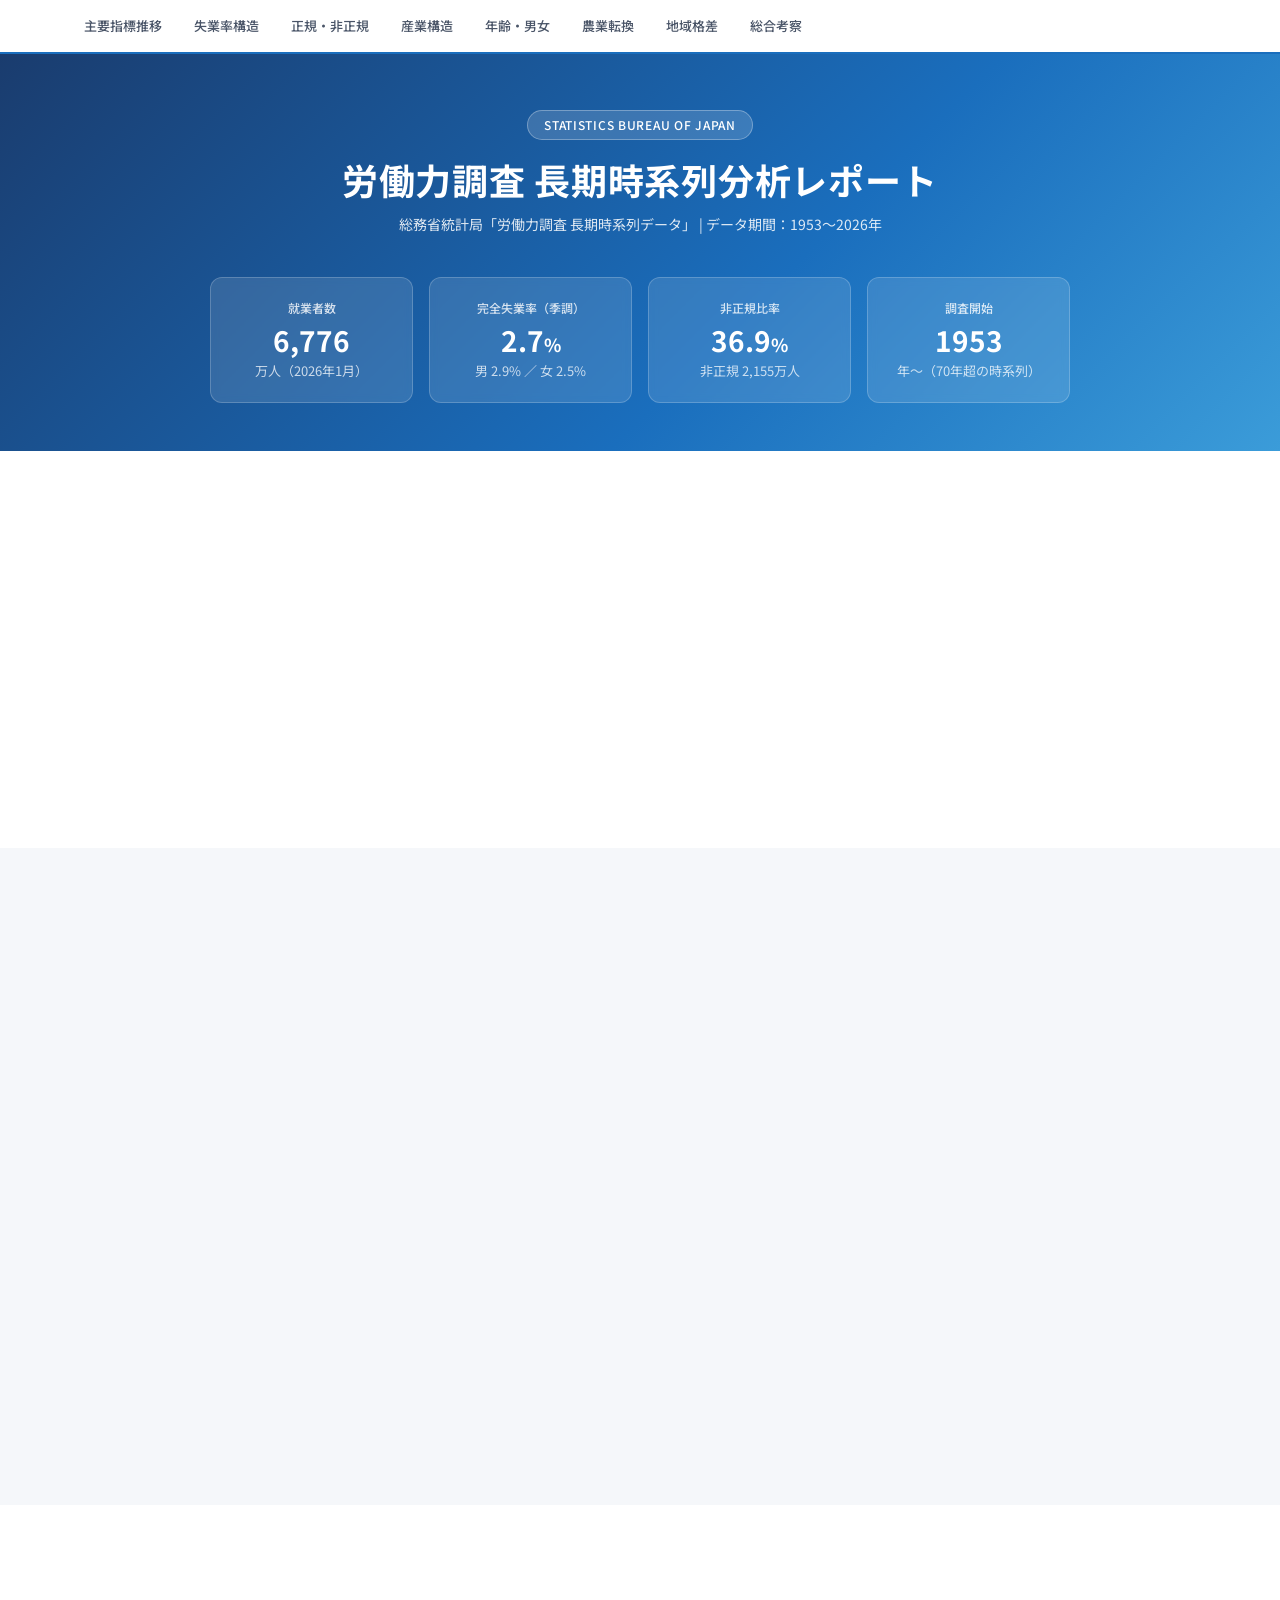
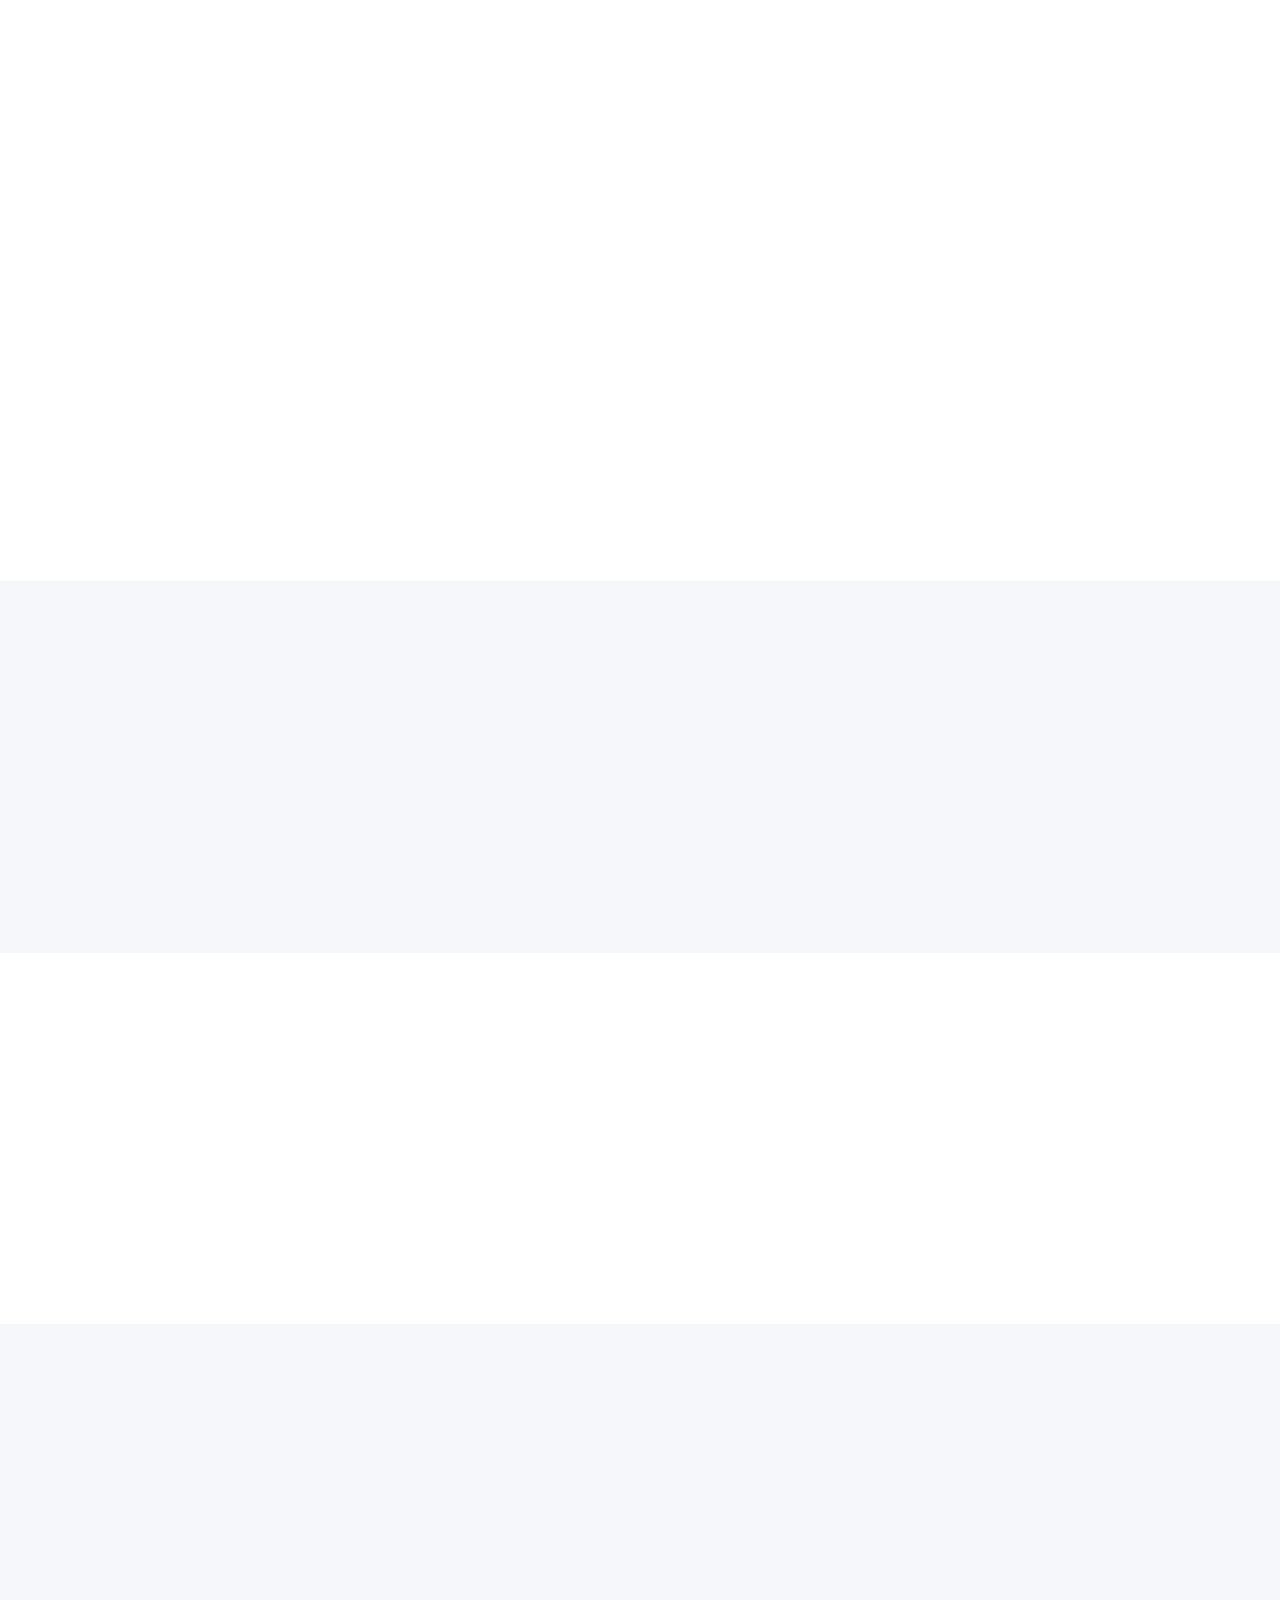
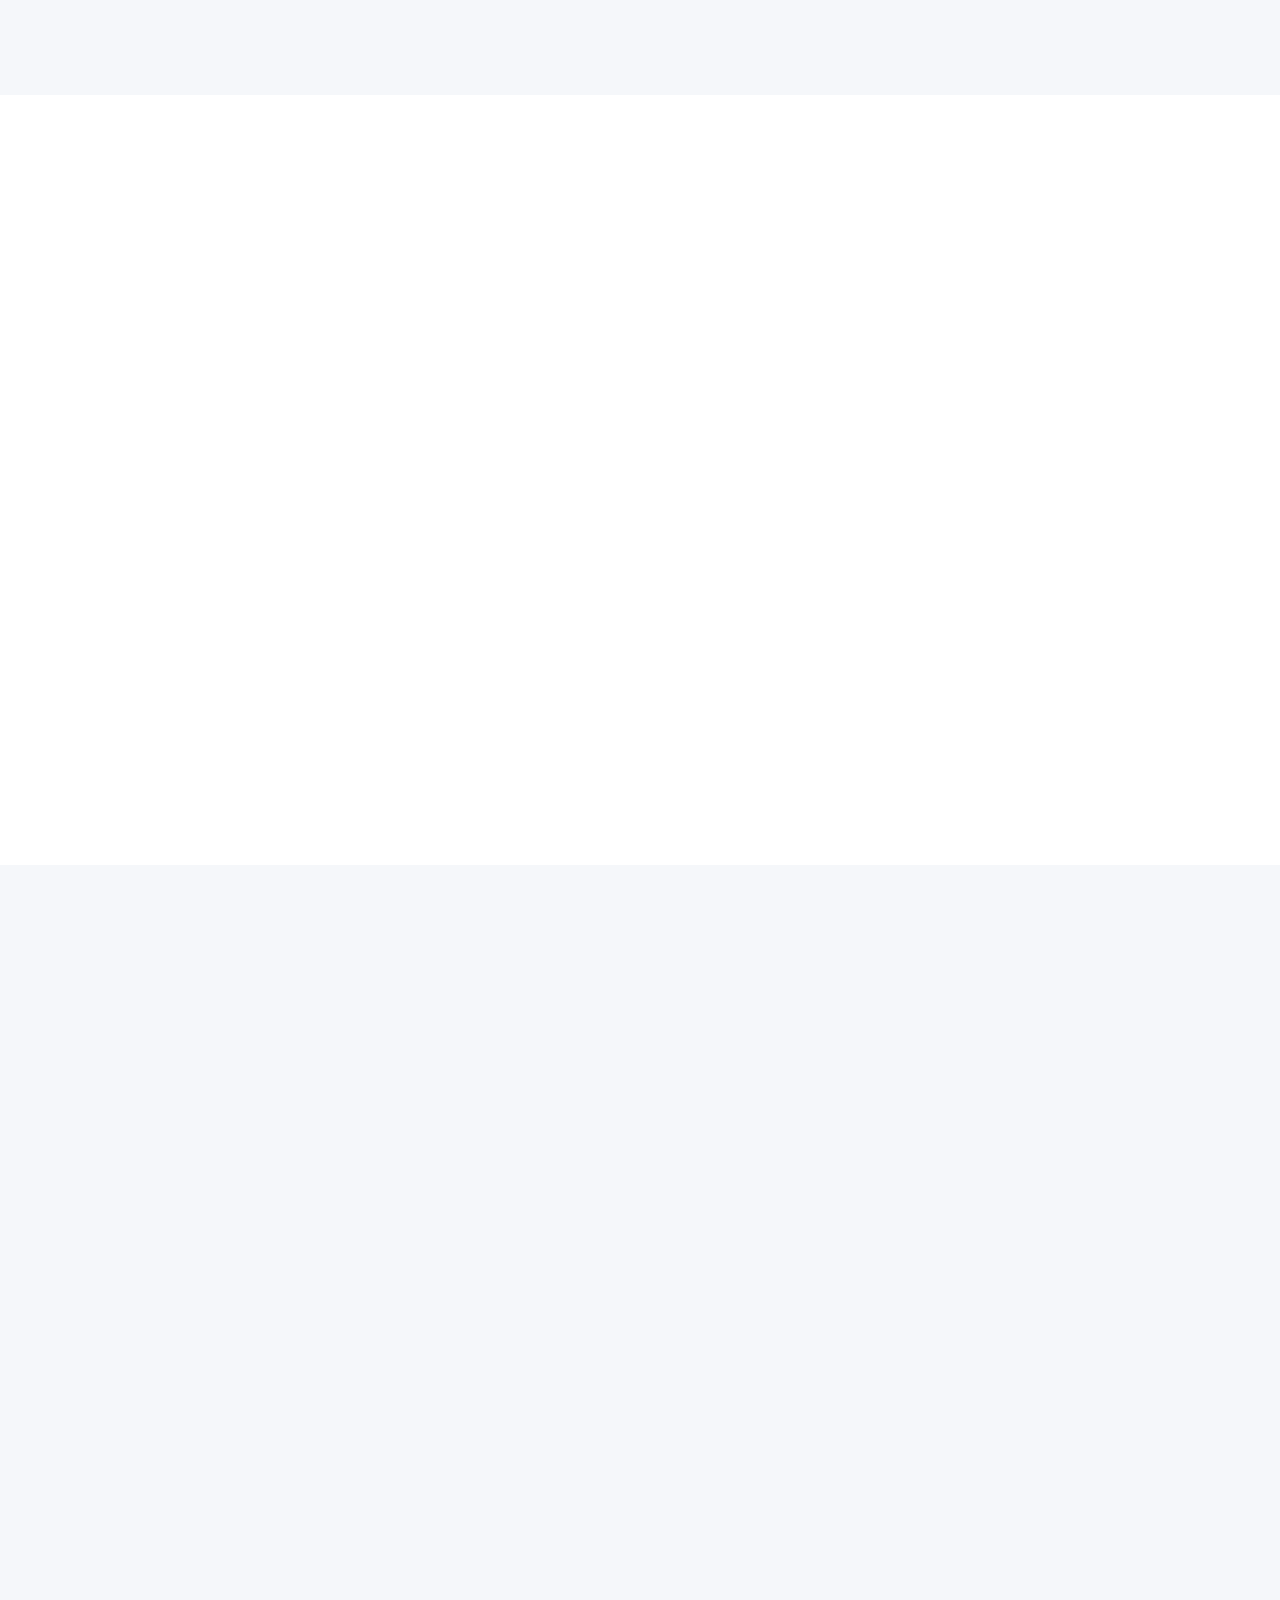
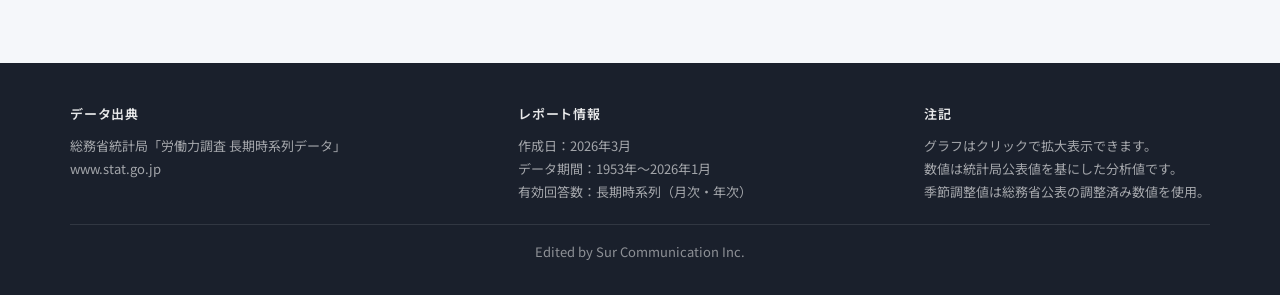
==== data05/レポート/html_report/index.html @ 2129139b "Add data05 労働力調査 long-term analysis report - analysis_report_data05.ipynb: 25-cell notebook covering" ====
<!DOCTYPE html>
<html lang="ja">
<head>
  <meta charset="UTF-8">
  <meta name="viewport" content="width=device-width, initial-scale=1.0">
  <title>労働力調査 長期時系列分析レポート</title>
  <link rel="stylesheet" href="style.css">
</head>
<body>

<!-- ══════════════════════════════════════════
     Navigation
══════════════════════════════════════════ -->
<nav class="site-nav" aria-label="セクションナビゲーション">
  <div class="nav-inner">
    <a href="#sec1">主要指標推移</a>
    <a href="#sec2">失業率構造</a>
    <a href="#sec3">正規・非正規</a>
    <a href="#sec4">産業構造</a>
    <a href="#sec5">年齢・男女</a>
    <a href="#sec6">農業転換</a>
    <a href="#sec7">地域格差</a>
    <a href="#sec8">総合考察</a>
  </div>
</nav>

<!-- ══════════════════════════════════════════
     Header
══════════════════════════════════════════ -->
<header class="site-header">
  <div class="header-badge">STATISTICS BUREAU OF JAPAN</div>
  <h1>労働力調査 長期時系列分析レポート</h1>
  <p class="header-subtitle">
    総務省統計局「労働力調査 長期時系列データ」&nbsp;|&nbsp;データ期間：1953〜2026年
  </p>

  <div class="kpi-grid">
    <div class="kpi-card">
      <div class="kpi-label">就業者数</div>
      <div class="kpi-value">6,776</div>
      <div class="kpi-unit">万人（2026年1月）</div>
    </div>
    <div class="kpi-card">
      <div class="kpi-label">完全失業率（季調）</div>
      <div class="kpi-value">2.7<span style="font-size:18px">%</span></div>
      <div class="kpi-unit">男 2.9% ／ 女 2.5%</div>
    </div>
    <div class="kpi-card">
      <div class="kpi-label">非正規比率</div>
      <div class="kpi-value">36.9<span style="font-size:18px">%</span></div>
      <div class="kpi-unit">非正規 2,155万人</div>
    </div>
    <div class="kpi-card">
      <div class="kpi-label">調査開始</div>
      <div class="kpi-value">1953</div>
      <div class="kpi-unit">年〜（70年超の時系列）</div>
    </div>
  </div>
</header>

<!-- ══════════════════════════════════════════
     Section 1: 主要指標の長期推移
══════════════════════════════════════════ -->
<section class="report-section" id="sec1">
  <div class="section-inner">
    <div class="section-header fade-up">
      <span class="section-num">1</span>
      <h2>主要指標の長期推移</h2>
    </div>

    <div class="insight-box fade-up">
      就業者数は高度経済成長期から一貫して増加し、2019年に<strong>6,750万人</strong>のピークを記録。
      その後、新型コロナウイルスの影響で一時減少したものの、2023年以降は回復基調が続いている。
      完全失業率は1990年代末〜2000年代初頭にかけて過去最高水準（2002年：5.4%）まで上昇した後、
      構造改革と景気回復を経て現在は<strong>2%台前半</strong>の低水準で推移している。
    </div>

    <div class="grid-2 fade-up">
      <div class="chart-img-wrap">
        <img src="../../images/fig01.png" alt="就業者数・失業率の長期推移">
        <p class="chart-caption">図1: 就業者数・完全失業率の長期推移（1953〜2026年）</p>
      </div>
      <div class="chart-img-wrap">
        <img src="../../images/fig02.png" alt="労働力人口・非労働力人口の推移">
        <p class="chart-caption">図2: 労働力人口・非労働力人口の推移（1953〜2026年）</p>
      </div>
    </div>
  </div>
</section>

<!-- ══════════════════════════════════════════
     Section 2: 完全失業率の構造変化
══════════════════════════════════════════ -->
<section class="report-section" id="sec2">
  <div class="section-inner">
    <div class="section-header fade-up">
      <span class="section-num">2</span>
      <h2>完全失業率の構造変化</h2>
    </div>

    <div class="insight-box fade-up">
      バブル崩壊後から続いた失業率上昇は2002年に頂点を迎えた（男性：6.0%）。
      その後、アベノミクス以降の雇用拡大により2018年には<strong>男性2.6%・女性2.1%</strong>まで改善。
      コロナ禍で一時悪化したものの2022年以降は再び低下傾向にある。
      男女差は縮小傾向にあるが、依然として男性が女性を<strong>約0.4〜0.6pt</strong>上回る構造は変わらない。
    </div>

    <div class="grid-2 fade-up">
      <div class="chartjs-canvas-wrap">
        <div class="chart-title">完全失業率の推移（1990〜2025年）男女別</div>
        <canvas id="chartUnemployment" height="260"></canvas>
      </div>
      <div class="chart-img-wrap">
        <img src="../../images/fig08.png" alt="地域別完全失業率の推移">
        <p class="chart-caption">図8: 地域別完全失業率の推移</p>
      </div>
    </div>
  </div>
</section>

<!-- ══════════════════════════════════════════
     Section 3: 正規・非正規雇用の変化
══════════════════════════════════════════ -->
<section class="report-section" id="sec3">
  <div class="section-inner">
    <div class="section-header fade-up">
      <span class="section-num">3</span>
      <h2>正規・非正規雇用の変化</h2>
    </div>

    <div class="insight-box fade-up">
      非正規雇用比率は2013年の<strong>36.8%</strong>から2019年の<strong>38.3%</strong>まで上昇。
      コロナ禍の2020年に非正規が一時急減（−75万人）したが、これはサービス業を中心とした雇用喪失を反映している。
      2026年1月時点では正規3,687万人・非正規2,155万人で、非正規比率は<strong>36.9%</strong>と
      依然として高水準で推移している。
    </div>

    <div class="grid-2 fade-up">
      <div class="chartjs-canvas-wrap">
        <div class="chart-title">正規・非正規雇用者数の推移（2013〜2025年）</div>
        <canvas id="chartEmployment" height="280"></canvas>
      </div>
      <div class="chart-img-wrap">
        <img src="../../images/fig04.png" alt="正規・非正規比率の変化">
        <p class="chart-caption">図4: 正規・非正規雇用の詳細推移と比率変化</p>
      </div>
    </div>
  </div>
</section>

<!-- ══════════════════════════════════════════
     Section 4: 産業・就業形態構造
══════════════════════════════════════════ -->
<section class="report-section" id="sec4">
  <div class="section-inner">
    <div class="section-header fade-up">
      <span class="section-num">4</span>
      <h2>産業・就業形態構造</h2>
    </div>

    <div class="insight-box fade-up">
      2025年の産業別就業者数は、製造業<strong>1,033万人</strong>・医療福祉<strong>947万人</strong>・
      卸売小売<strong>1,029万人</strong>が上位を占める。医療福祉は高齢化に伴い2000年代以降急拡大しており、
      今後も最大の雇用吸収産業となる見込みである。
      一方、製造業は1990年代をピークに長期的な縮小傾向にある。
    </div>

    <div class="grid-3 fade-up">
      <div class="chart-img-wrap">
        <img src="../../images/fig07.png" alt="産業別就業者数の長期推移">
        <p class="chart-caption">図7: 産業別就業者数の長期推移</p>
      </div>
      <div class="chart-img-wrap">
        <img src="../../images/fig12.png" alt="産業シェア比較">
        <p class="chart-caption">図12: 産業別シェア比較（2000年 vs 2025年）</p>
      </div>
      <div class="chart-img-wrap">
        <img src="../../images/fig06.png" alt="就業形態別推移">
        <p class="chart-caption">図6: 就業形態別（雇用者・自営業・家族従業者）の推移</p>
      </div>
    </div>
  </div>
</section>

<!-- ══════════════════════════════════════════
     Section 5: 年齢別・男女別就業構造
══════════════════════════════════════════ -->
<section class="report-section" id="sec5">
  <div class="section-inner">
    <div class="section-header fade-up">
      <span class="section-num">5</span>
      <h2>年齢別・男女別就業構造</h2>
    </div>

    <div class="insight-box fade-up">
      女性の就業率は近年大きく上昇し、25〜54歳のコア世代では<strong>80%超</strong>を達成。
      M字カーブは依然として存在するものの、その底（30〜34歳）は2010年代以降に顕著に改善している。
      高齢者（65歳以上）の就業率も上昇し続けており、<strong>25.2%</strong>（2024年）と
      OECD主要国の中でも高水準にある。
    </div>

    <div class="grid-2 fade-up">
      <div class="chart-img-wrap">
        <img src="../../images/fig05.png" alt="年齢別就業率の変化">
        <p class="chart-caption">図5: 年齢階級別就業率の推移（男女別）</p>
      </div>
      <div class="chart-img-wrap">
        <img src="../../images/fig09.png" alt="男女別労働力参加率">
        <p class="chart-caption">図9: 男女別労働力参加率の長期推移</p>
      </div>
    </div>
  </div>
</section>

<!-- ══════════════════════════════════════════
     Section 6: 農業・林業と産業転換
══════════════════════════════════════════ -->
<section class="report-section" id="sec6">
  <div class="section-inner">
    <div class="section-header fade-up">
      <span class="section-num">6</span>
      <h2>農業・林業と産業転換</h2>
    </div>

    <div class="insight-box fade-up">
      農業・林業就業者数は1953年の<strong>約1,600万人</strong>（全就業者の約36%）から
      2025年の<strong>約190万人</strong>（同3%未満）へと劇的に減少した。
      この約70年間の産業構造の転換は、日本の高度経済成長を労働力供給面から支えた一方、
      農村人口の都市集中、食料自給率の低下という課題ももたらした。
    </div>

    <div class="fade-up">
      <div class="chart-img-wrap" style="max-width: 720px; margin: 0 auto;">
        <img src="../../images/fig10.png" alt="農業・林業就業者数の長期推移">
        <p class="chart-caption">図10: 農業・林業就業者数の長期推移と産業構造転換（1953〜2025年）</p>
      </div>
    </div>
  </div>
</section>

<!-- ══════════════════════════════════════════
     Section 7: 地域格差
══════════════════════════════════════════ -->
<section class="report-section" id="sec7">
  <div class="section-inner">
    <div class="section-header fade-up">
      <span class="section-num">7</span>
      <h2>地域格差</h2>
    </div>

    <div class="insight-box fade-up">
      2024年第4四半期の地域別完全失業率を見ると、<strong>北海道（2.9%）・近畿（2.9%）</strong>が高く、
      <strong>北陸（1.9%）・北関東甲信（2.0%）</strong>が低い。製造業集積地域で雇用安定が続く一方、
      サービス業依存度の高い大都市圏では依然として構造的な失業が残存している。
    </div>

    <div class="grid-2 fade-up">
      <div class="chartjs-canvas-wrap">
        <div class="chart-title">地域別完全失業率（2024年第4四半期）</div>
        <canvas id="chartRegional" height="280"></canvas>
      </div>
      <div class="chart-img-wrap">
        <img src="../../images/fig11.png" alt="地域別就業構造ヒートマップ">
        <p class="chart-caption">図11: 地域別就業構造ヒートマップ</p>
      </div>
    </div>

    <div class="fade-up" style="margin-top: 24px;">
      <div class="chart-img-wrap">
        <img src="../../images/fig03.png" alt="地域別就業者数の推移">
        <p class="chart-caption">図3: 地域別・産業別就業者数の比較</p>
      </div>
    </div>
  </div>
</section>

<!-- ══════════════════════════════════════════
     Section 8: 総合考察
══════════════════════════════════════════ -->
<section class="report-section" id="sec8">
  <div class="section-inner">
    <div class="section-header fade-up">
      <span class="section-num">8</span>
      <h2>総合考察</h2>
    </div>

    <div class="findings-grid fade-up">
      <div class="finding-card">
        <div class="finding-icon">📈</div>
        <h3>就業者数は底堅い回復基調</h3>
        <p>
          コロナ禍の落ち込みから回復し、2026年1月時点で6,776万人を維持。
          高齢者・女性の就業拡大が全体を下支えしており、
          人口減少局面においても就業者数の急減には至っていない。
        </p>
      </div>
      <div class="finding-card">
        <div class="finding-icon">⚠️</div>
        <h3>非正規比率は構造的課題</h3>
        <p>
          非正規雇用比率36.9%は1990年代以降の長期上昇傾向を反映している。
          特にサービス業・小売業・飲食業で非正規集中が続いており、
          賃金格差と社会保障負担の偏在という問題が依然として残存する。
        </p>
      </div>
      <div class="finding-card">
        <div class="finding-icon">🏭</div>
        <h3>産業構造の変革が加速</h3>
        <p>
          製造業が縮小する一方、医療・福祉・情報通信が急拡大。
          高齢化の進展により医療福祉は今後も最大の雇用吸収産業となる見通しで、
          労働市場の構造変化は今後もさらに加速する見込みである。
        </p>
      </div>
      <div class="finding-card">
        <div class="finding-icon">👩‍💼</div>
        <h3>女性活躍は進展も、質の改善が課題</h3>
        <p>
          女性の就業率・労働力参加率は過去最高水準を更新中だが、
          管理職比率や賃金水準では依然として男性との格差が大きい。
          M字カーブの改善も、非正規・パートタイムへのシフトが一因であることに留意が必要。
        </p>
      </div>
      <div class="finding-card">
        <div class="finding-icon">👴</div>
        <h3>高齢者就業が労働力不足を補完</h3>
        <p>
          65歳以上の就業率は2024年に25.2%まで上昇。定年延長・再雇用制度の普及が就業継続を後押ししている。
          ただし、高齢就業者の多くは非正規・短時間労働であり、
          量的拡大と質的向上の両立が今後の政策課題となる。
        </p>
      </div>
      <div class="finding-card">
        <div class="finding-icon">🗾</div>
        <h3>地域格差の固定化に注意</h3>
        <p>
          北海道・近畿の失業率は全国平均を上回り、製造業集積地との格差が持続している。
          地方の産業空洞化・人口流出に歯止めをかけるため、
          地域産業振興と移住促進の政策的整合が求められる。
        </p>
      </div>
    </div>
  </div>
</section>

<!-- ══════════════════════════════════════════
     Footer
══════════════════════════════════════════ -->
<footer class="site-footer">
  <div class="footer-inner">
    <div class="footer-section">
      <h4>データ出典</h4>
      <p>総務省統計局「労働力調査 長期時系列データ」<br>
        <a href="https://www.stat.go.jp/data/roudou/longtime/03roudou.html" target="_blank" rel="noopener">
          www.stat.go.jp
        </a>
      </p>
    </div>
    <div class="footer-section">
      <h4>レポート情報</h4>
      <p>作成日：2026年3月<br>
         データ期間：1953年〜2026年1月<br>
         有効回答数：長期時系列（月次・年次）
      </p>
    </div>
    <div class="footer-section">
      <h4>注記</h4>
      <p>グラフはクリックで拡大表示できます。<br>
         数値は統計局公表値を基にした分析値です。<br>
         季節調整値は総務省公表の調整済み数値を使用。
      </p>
    </div>
  </div>
  <hr class="footer-divider">
  <p class="footer-credit">Edited by Sur Communication Inc.</p>
</footer>

<!-- ══════════════════════════════════════════
     Chart Modal
══════════════════════════════════════════ -->
<div id="chartModal" class="chart-modal" role="dialog" aria-modal="true" aria-label="グラフ拡大表示">
  <div class="chart-modal-backdrop"></div>
  <div class="chart-modal-content">
    <button class="chart-modal-close" aria-label="閉じる">&times;</button>
    <img id="chartModalImg" src="" alt="拡大グラフ">
  </div>
</div>

<script src="https://cdn.jsdelivr.net/npm/chart.js"></script>
<script src="script.js"></script>
</body>
</html>
---- data05/レポート/html_report/style.css ----
/* =========================================================
   労働力調査 長期時系列分析レポート — style.css
   Light theme, professional design
   ========================================================= */

@import url('https://fonts.googleapis.com/css2?family=Noto+Sans+JP:wght@300;400;500;600;700&display=swap');

/* ── Reset & Base ── */
*, *::before, *::after { box-sizing: border-box; margin: 0; padding: 0; }

:root {
  --primary:   #1A6EBD;
  --primary-dk:#135599;
  --accent:    #E84A3C;
  --success:   #2E8B57;
  --warn:      #F5A623;
  --bg:        #ffffff;
  --bg-alt:    #f5f7fa;
  --bg-card:   #ffffff;
  --border:    #e2e8f0;
  --text:      #1a202c;
  --text-sub:  #4a5568;
  --text-muted:#718096;
  --shadow-sm: 0 1px 3px rgba(0,0,0,.08);
  --shadow-md: 0 4px 12px rgba(0,0,0,.10);
  --shadow-lg: 0 8px 24px rgba(0,0,0,.12);
  --radius:    8px;
  --radius-lg: 12px;
}

html { scroll-behavior: smooth; }

body {
  font-family: 'Noto Sans JP', sans-serif;
  background: var(--bg);
  color: var(--text);
  font-size: 15px;
  line-height: 1.7;
}

/* ── Navigation ── */
.site-nav {
  position: sticky;
  top: 0;
  z-index: 900;
  background: rgba(255,255,255,.95);
  backdrop-filter: blur(8px);
  border-bottom: 2px solid var(--primary);
  padding: 0 24px;
}
.nav-inner {
  max-width: 1140px;
  margin: 0 auto;
  display: flex;
  align-items: center;
  height: 52px;
  gap: 4px;
  overflow-x: auto;
}
.nav-inner a {
  white-space: nowrap;
  padding: 6px 14px;
  border-radius: 20px;
  font-size: 13px;
  font-weight: 500;
  color: var(--text-sub);
  text-decoration: none;
  transition: background .18s, color .18s;
}
.nav-inner a:hover {
  background: var(--primary);
  color: #fff;
}

/* ── Header ── */
.site-header {
  background: linear-gradient(135deg, #1A3C6E 0%, #1A6EBD 60%, #3B9CD9 100%);
  color: #fff;
  padding: 56px 24px 48px;
  text-align: center;
}
.header-badge {
  display: inline-block;
  background: rgba(255,255,255,.15);
  border: 1px solid rgba(255,255,255,.3);
  border-radius: 20px;
  padding: 4px 16px;
  font-size: 12px;
  font-weight: 500;
  letter-spacing: .06em;
  margin-bottom: 16px;
}
.site-header h1 {
  font-size: clamp(22px, 4vw, 36px);
  font-weight: 700;
  letter-spacing: .02em;
  margin-bottom: 10px;
  line-height: 1.3;
}
.header-subtitle {
  font-size: 14px;
  opacity: .85;
  margin-bottom: 40px;
}

/* KPI cards */
.kpi-grid {
  display: grid;
  grid-template-columns: repeat(auto-fit, minmax(180px, 1fr));
  gap: 16px;
  max-width: 860px;
  margin: 0 auto;
}
.kpi-card {
  background: rgba(255,255,255,.12);
  border: 1px solid rgba(255,255,255,.2);
  border-radius: var(--radius-lg);
  padding: 20px 16px;
  text-align: center;
  backdrop-filter: blur(4px);
  transition: transform .2s, background .2s;
}
.kpi-card:hover {
  transform: translateY(-3px);
  background: rgba(255,255,255,.18);
}
.kpi-label {
  font-size: 12px;
  opacity: .8;
  margin-bottom: 8px;
  font-weight: 500;
}
.kpi-value {
  font-size: 28px;
  font-weight: 700;
  line-height: 1;
  margin-bottom: 6px;
}
.kpi-unit {
  font-size: 13px;
  opacity: .75;
}

/* ── Sections ── */
.report-section {
  padding: 64px 24px;
}
.report-section:nth-child(even) {
  background: var(--bg-alt);
}
.section-inner {
  max-width: 1140px;
  margin: 0 auto;
}

.section-header {
  display: flex;
  align-items: center;
  gap: 12px;
  margin-bottom: 32px;
}
.section-num {
  display: flex;
  align-items: center;
  justify-content: center;
  width: 36px;
  height: 36px;
  border-radius: 50%;
  background: var(--primary);
  color: #fff;
  font-size: 15px;
  font-weight: 700;
  flex-shrink: 0;
}
.section-header h2 {
  font-size: clamp(18px, 3vw, 24px);
  font-weight: 700;
  color: var(--primary);
  line-height: 1.3;
}

/* ── Chart image wrap ── */
.chart-img-wrap {
  background: var(--bg-card);
  border: 1px solid var(--border);
  border-radius: var(--radius-lg);
  overflow: hidden;
  box-shadow: var(--shadow-sm);
  transition: box-shadow .2s, transform .2s;
}
.chart-img-wrap:hover {
  box-shadow: var(--shadow-md);
  transform: translateY(-2px);
}
.chart-img-wrap img {
  width: 100%;
  height: auto;
  display: block;
  cursor: zoom-in;
  transition: transform .2s;
}
.chart-img-wrap img:hover {
  transform: scale(1.02);
}
.chart-caption {
  padding: 10px 14px;
  font-size: 12px;
  color: var(--text-muted);
  border-top: 1px solid var(--border);
  background: #fafafa;
}

/* Chart.js canvas wrap */
.chartjs-canvas-wrap {
  background: var(--bg-card);
  border: 1px solid var(--border);
  border-radius: var(--radius-lg);
  padding: 20px;
  box-shadow: var(--shadow-sm);
  cursor: zoom-in;
  transition: box-shadow .2s;
}
.chartjs-canvas-wrap:hover {
  box-shadow: var(--shadow-md);
}
.chart-title {
  font-size: 14px;
  font-weight: 600;
  color: var(--text-sub);
  margin-bottom: 12px;
  padding-bottom: 8px;
  border-bottom: 2px solid var(--primary);
}

/* Grid layouts */
.grid-2 {
  display: grid;
  grid-template-columns: repeat(auto-fit, minmax(320px, 1fr));
  gap: 24px;
}
.grid-3 {
  display: grid;
  grid-template-columns: repeat(auto-fit, minmax(280px, 1fr));
  gap: 24px;
}
.grid-1-2 {
  display: grid;
  grid-template-columns: 1fr 2fr;
  gap: 24px;
}
.grid-2-1 {
  display: grid;
  grid-template-columns: 2fr 1fr;
  gap: 24px;
}
@media (max-width: 720px) {
  .grid-1-2, .grid-2-1 {
    grid-template-columns: 1fr;
  }
}

/* ── Insight text ── */
.insight-box {
  background: linear-gradient(135deg, #EBF5FF 0%, #F0F7FF 100%);
  border-left: 4px solid var(--primary);
  border-radius: 0 var(--radius) var(--radius) 0;
  padding: 16px 20px;
  margin-bottom: 24px;
  font-size: 14px;
  line-height: 1.8;
  color: var(--text-sub);
}
.insight-box strong {
  color: var(--primary);
}

/* ── Finding cards (Section 8) ── */
.findings-grid {
  display: grid;
  grid-template-columns: repeat(auto-fit, minmax(260px, 1fr));
  gap: 20px;
}
.finding-card {
  background: var(--bg-card);
  border: 1px solid var(--border);
  border-radius: var(--radius-lg);
  padding: 24px 20px;
  box-shadow: var(--shadow-sm);
  border-top: 4px solid var(--primary);
  transition: box-shadow .2s, transform .2s;
}
.finding-card:hover {
  box-shadow: var(--shadow-md);
  transform: translateY(-3px);
}
.finding-card:nth-child(2) { border-top-color: var(--accent); }
.finding-card:nth-child(3) { border-top-color: var(--success); }
.finding-card:nth-child(4) { border-top-color: var(--warn); }
.finding-card:nth-child(5) { border-top-color: #8B5CF6; }
.finding-card:nth-child(6) { border-top-color: #0891B2; }
.finding-icon {
  font-size: 28px;
  margin-bottom: 12px;
}
.finding-card h3 {
  font-size: 15px;
  font-weight: 700;
  color: var(--text);
  margin-bottom: 8px;
}
.finding-card p {
  font-size: 13px;
  color: var(--text-sub);
  line-height: 1.7;
}

/* ── Footer ── */
.site-footer {
  background: #1a202c;
  color: rgba(255,255,255,.7);
  padding: 40px 24px 32px;
}
.footer-inner {
  max-width: 1140px;
  margin: 0 auto;
  display: flex;
  justify-content: space-between;
  align-items: flex-start;
  flex-wrap: wrap;
  gap: 20px;
}
.footer-section h4 {
  font-size: 13px;
  font-weight: 600;
  color: rgba(255,255,255,.9);
  margin-bottom: 8px;
  text-transform: uppercase;
  letter-spacing: .06em;
}
.footer-section p, .footer-section a {
  font-size: 13px;
  line-height: 1.8;
  color: rgba(255,255,255,.6);
}
.footer-section a {
  text-decoration: none;
}
.footer-section a:hover { color: #fff; }
.footer-divider {
  max-width: 1140px;
  margin: 20px auto 16px;
  border: none;
  border-top: 1px solid rgba(255,255,255,.1);
}
.footer-credit {
  max-width: 1140px;
  margin: 0 auto;
  text-align: center;
  font-size: 13px;
  color: rgba(255,255,255,.5);
  width: 100%;
}

/* ── Scroll animation ── */
.fade-up {
  opacity: 0;
  transform: translateY(24px);
  transition: opacity .5s ease, transform .5s ease;
}
.fade-up.visible {
  opacity: 1;
  transform: translateY(0);
}

/* ── Chart Modal ── */
.chart-modal {
  display: none;
  position: fixed;
  inset: 0;
  z-index: 9999;
  align-items: center;
  justify-content: center;
}
.chart-modal.open {
  display: flex;
}
.chart-modal-backdrop {
  position: absolute;
  inset: 0;
  background: rgba(10, 20, 40, .82);
  cursor: pointer;
}
.chart-modal-content {
  position: relative;
  z-index: 1;
  max-width: 90vw;
  max-height: 90vh;
  border-radius: var(--radius-lg);
  overflow: hidden;
  box-shadow: 0 24px 64px rgba(0,0,0,.5);
  animation: modalIn .22s ease;
}
@keyframes modalIn {
  from { opacity: 0; transform: scale(.93); }
  to   { opacity: 1; transform: scale(1); }
}
.chart-modal-content img {
  display: block;
  max-width: 90vw;
  max-height: 85vh;
  object-fit: contain;
  background: #fff;
}
.chart-modal-close {
  position: absolute;
  top: 10px;
  right: 10px;
  width: 36px;
  height: 36px;
  border: none;
  border-radius: 50%;
  background: rgba(0,0,0,.55);
  color: #fff;
  font-size: 20px;
  cursor: pointer;
  display: flex;
  align-items: center;
  justify-content: center;
  transition: background .15s;
  line-height: 1;
}
.chart-modal-close:hover { background: rgba(0,0,0,.8); }

/* ── Responsive tweaks ── */
@media (max-width: 600px) {
  .report-section { padding: 44px 16px; }
  .kpi-grid { grid-template-columns: repeat(2, 1fr); }
  .site-header { padding: 40px 16px 36px; }
}
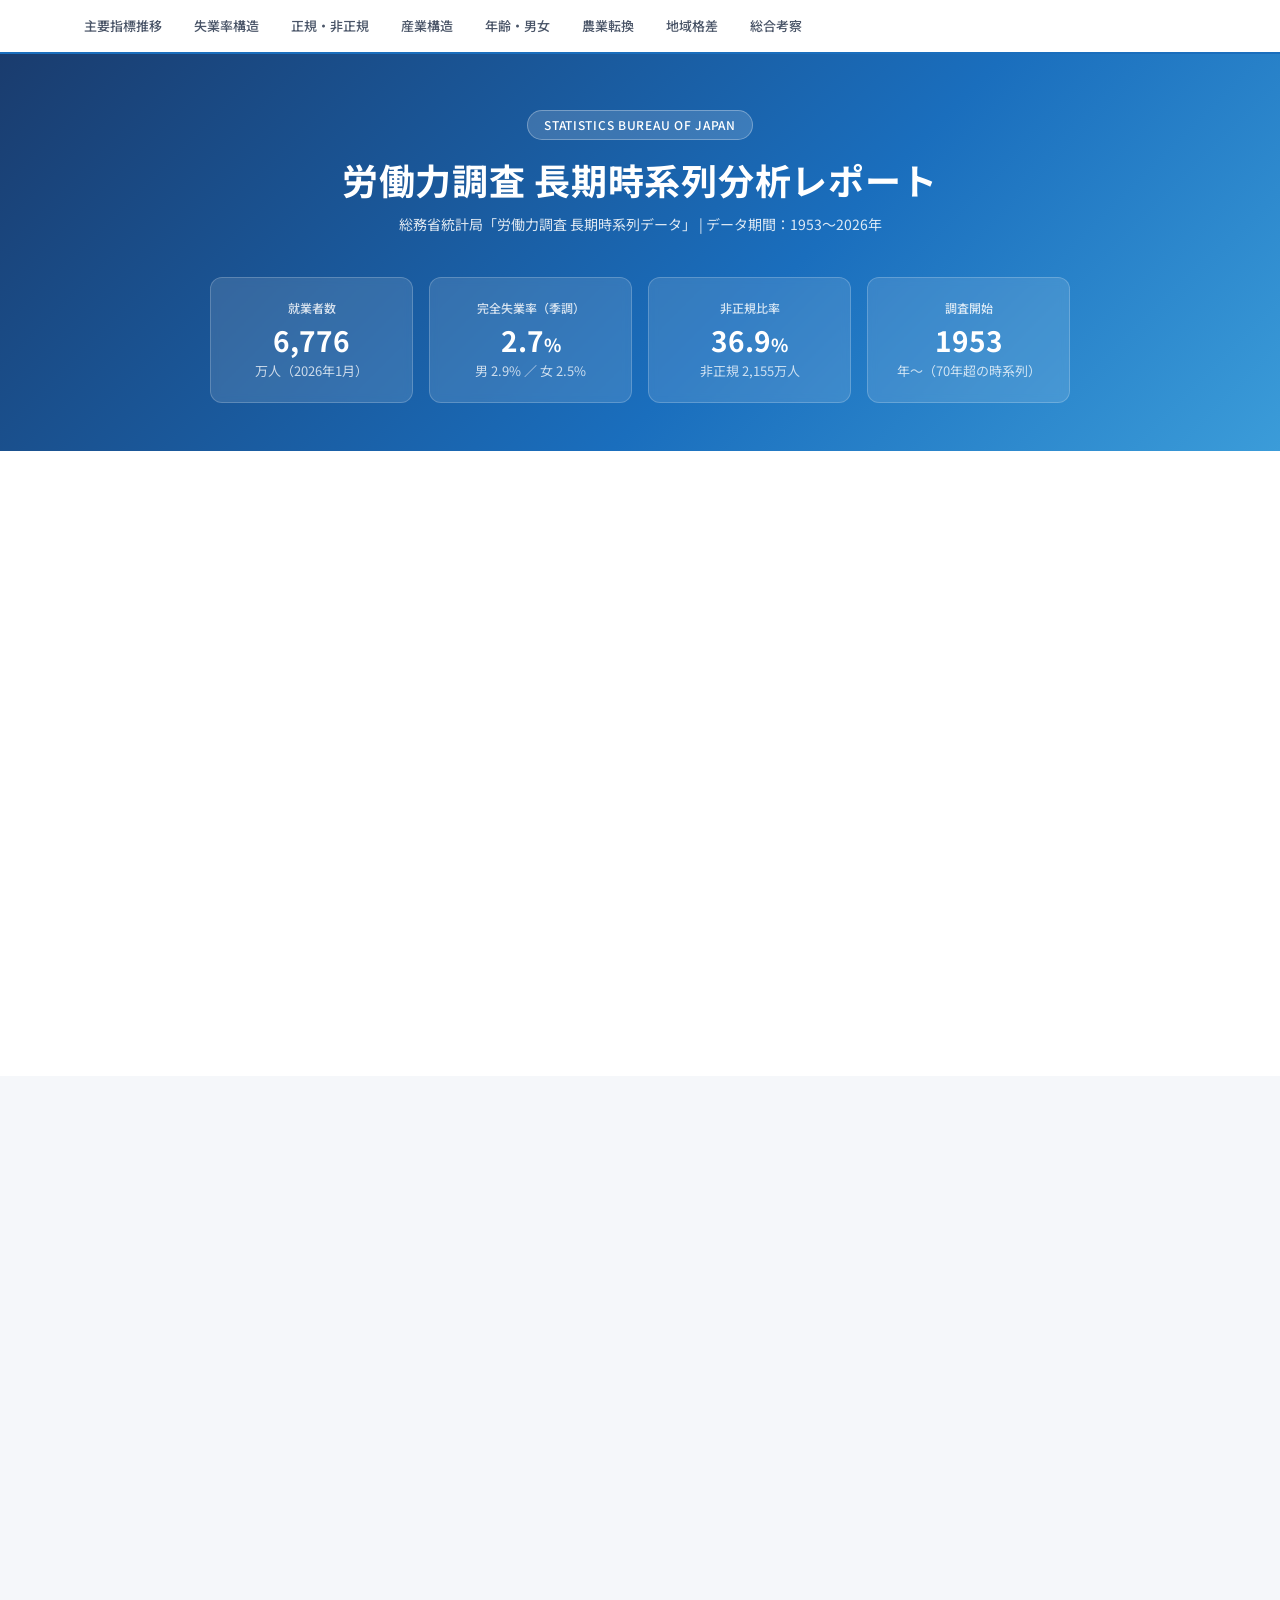
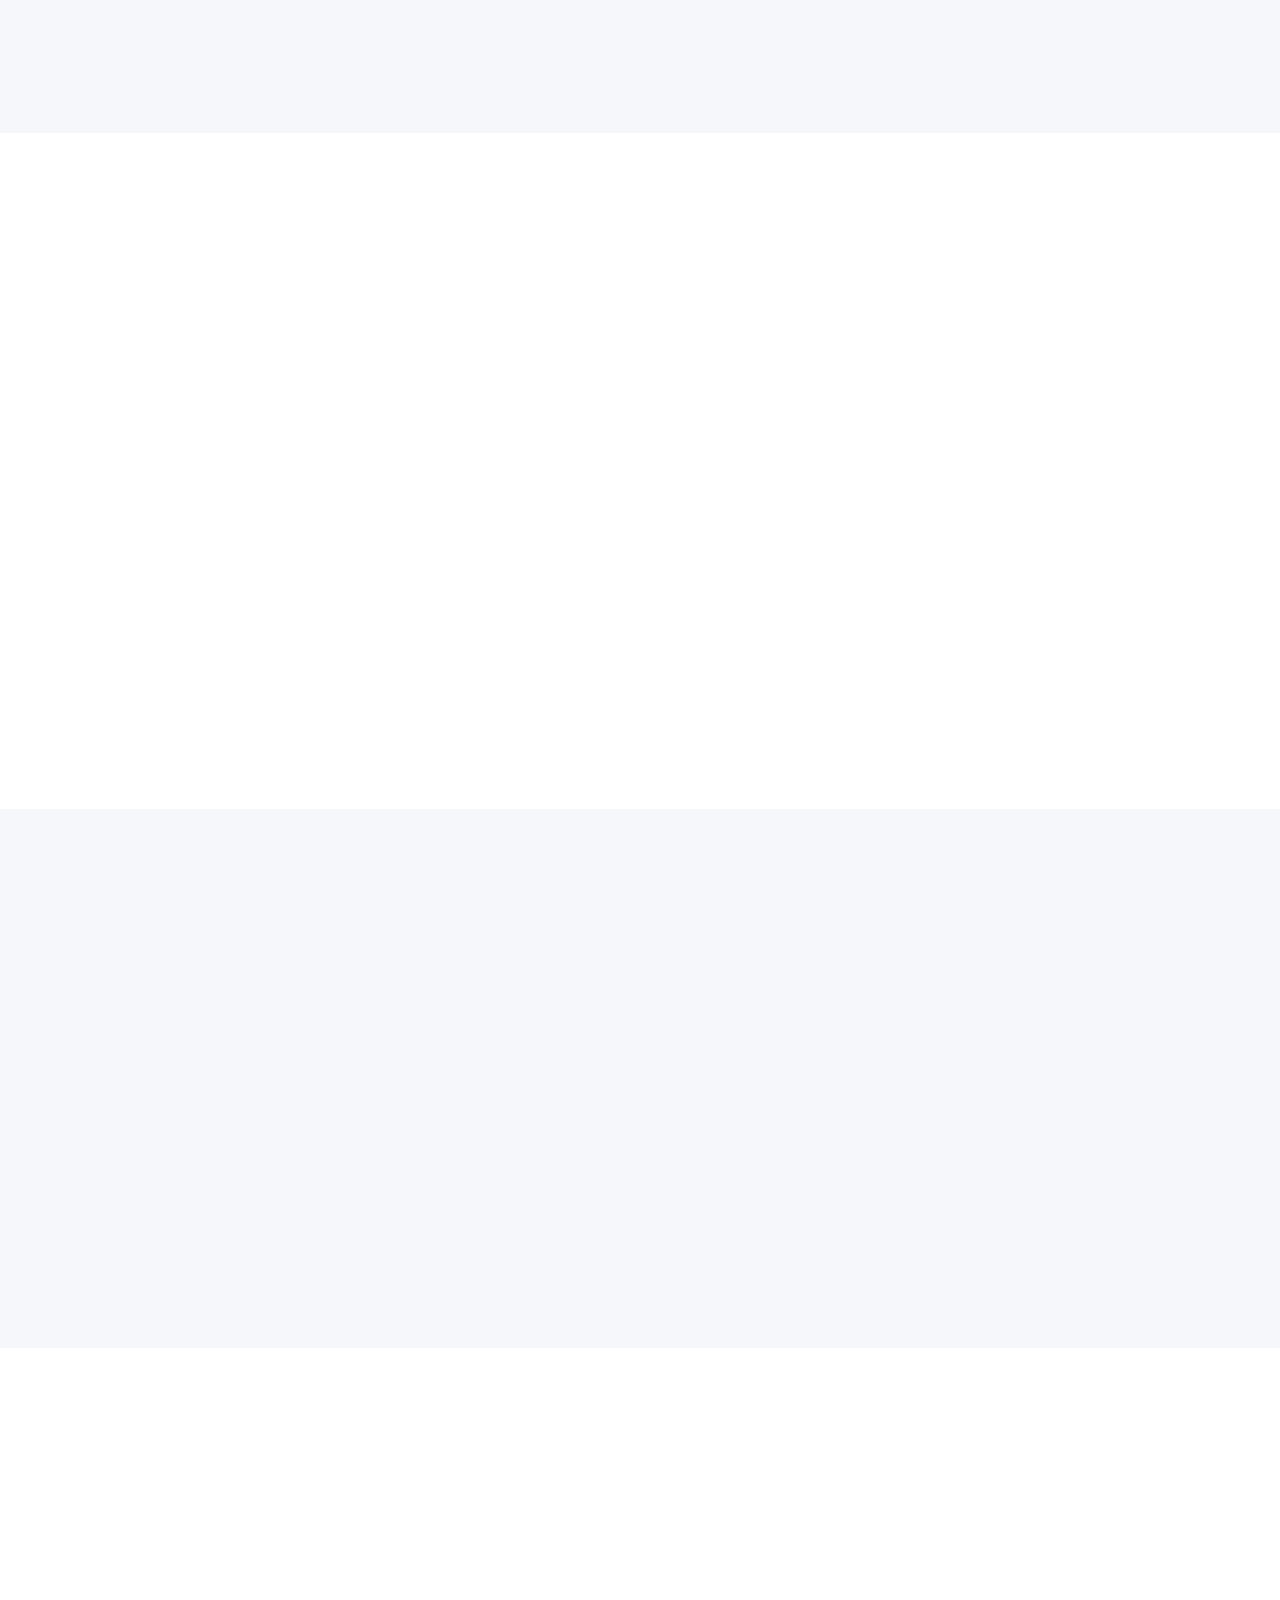
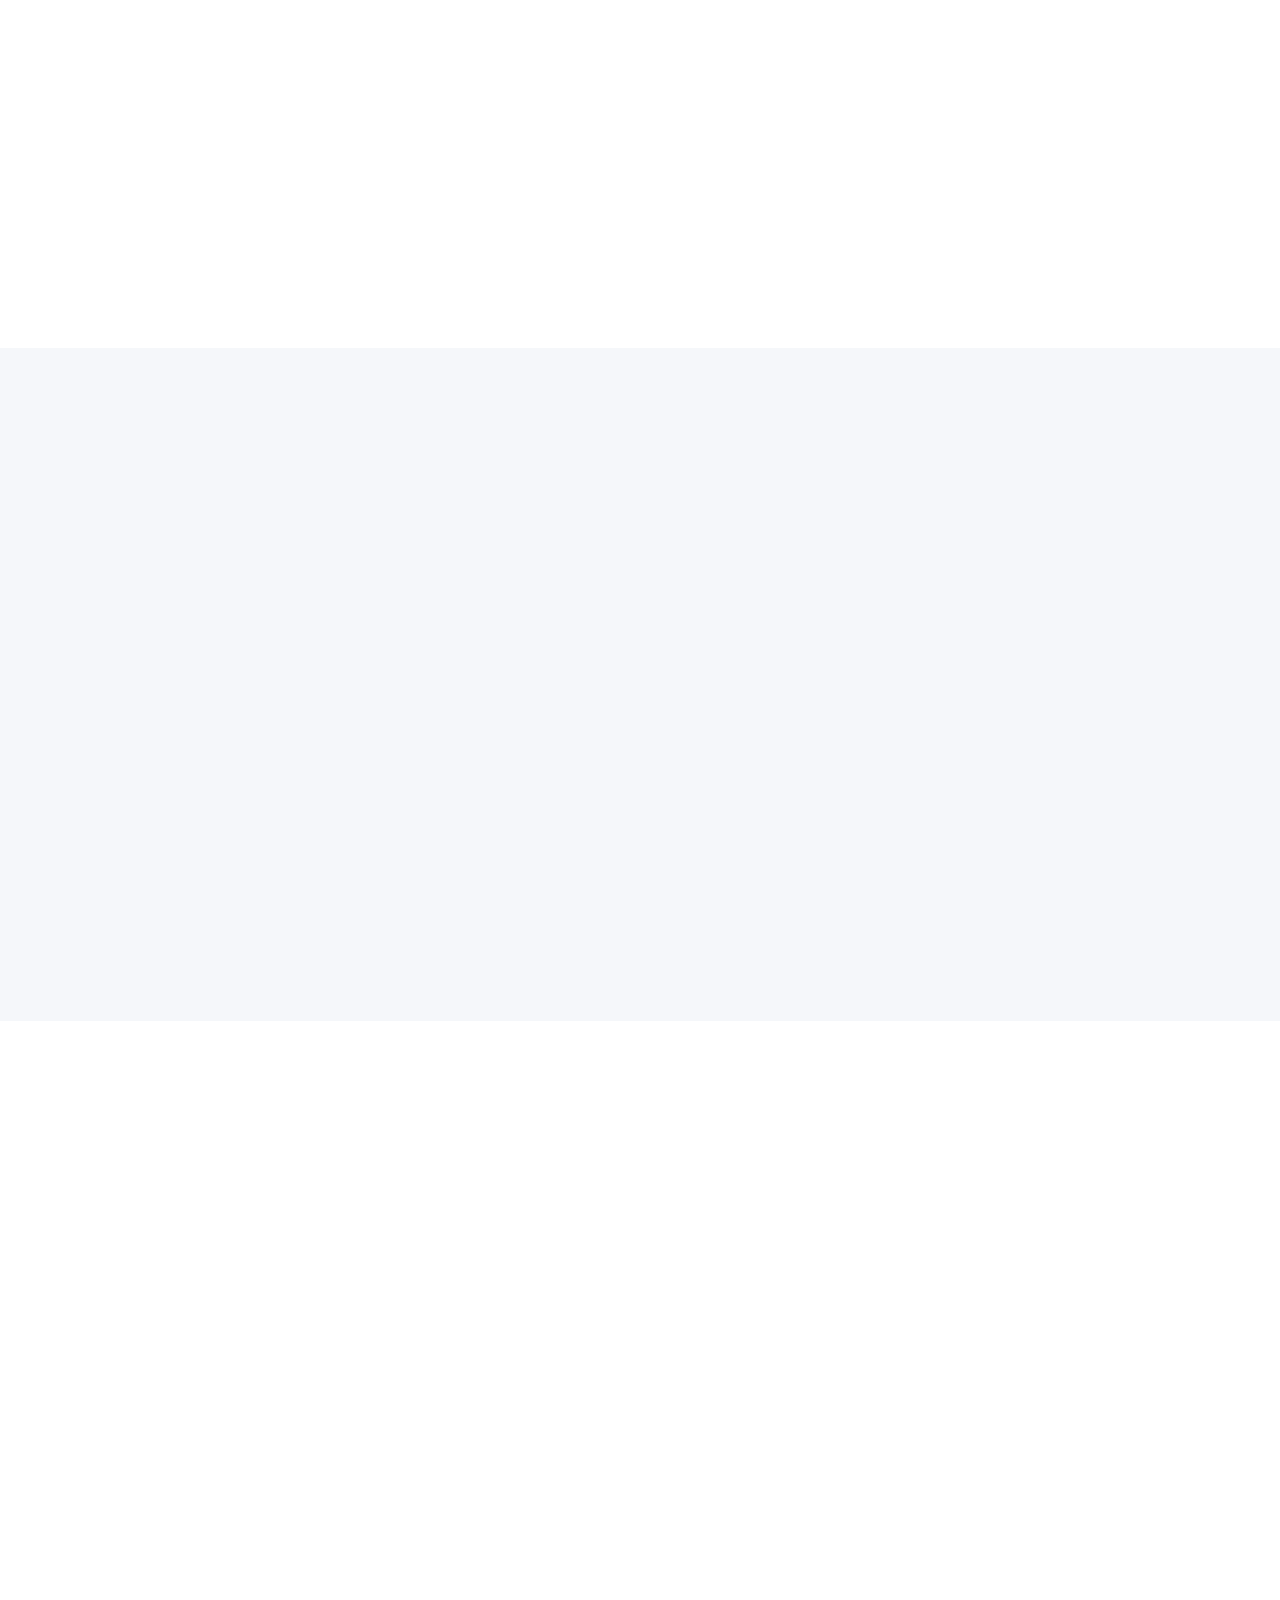
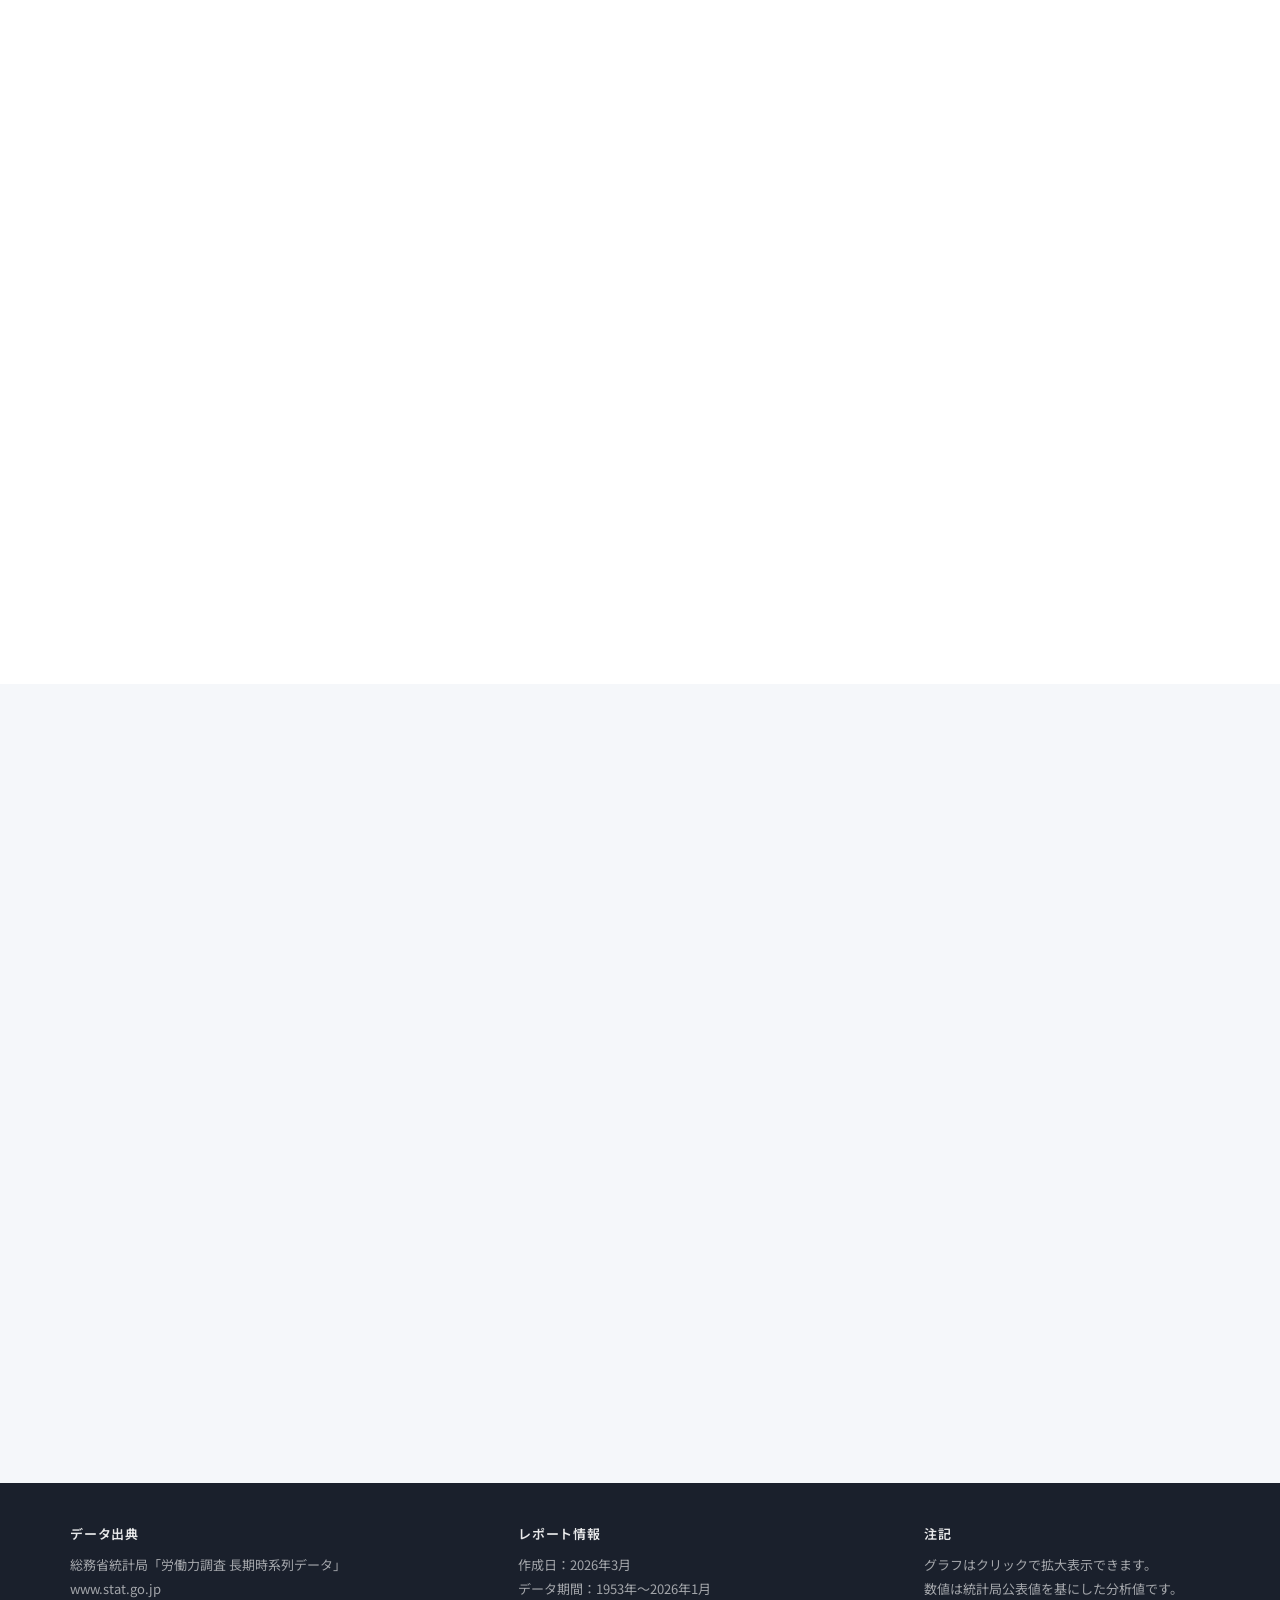
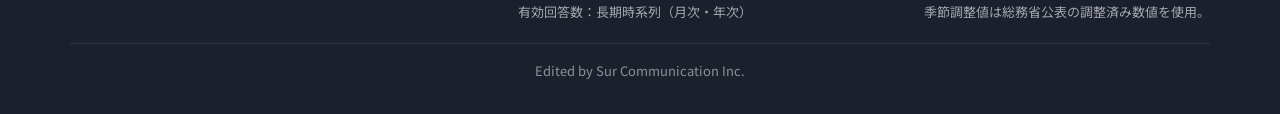
==== commit f2ef9f77: "Fix image paths in data05 HTML report Change ../../images/ to ../images/ to match actual file struct" ====
--- a/data05/レポート/html_report/index.html
+++ b/data05/レポート/html_report/index.html
@@ -77,11 +77,11 @@
 
     <div class="grid-2 fade-up">
       <div class="chart-img-wrap">
-        <img src="../../images/fig01.png" alt="就業者数・失業率の長期推移">
+        <img src="../images/fig01.png" alt="就業者数・失業率の長期推移">
         <p class="chart-caption">図1: 就業者数・完全失業率の長期推移（1953〜2026年）</p>
       </div>
       <div class="chart-img-wrap">
-        <img src="../../images/fig02.png" alt="労働力人口・非労働力人口の推移">
+        <img src="../images/fig02.png" alt="労働力人口・非労働力人口の推移">
         <p class="chart-caption">図2: 労働力人口・非労働力人口の推移（1953〜2026年）</p>
       </div>
     </div>
@@ -111,7 +111,7 @@
         <canvas id="chartUnemployment" height="260"></canvas>
       </div>
       <div class="chart-img-wrap">
-        <img src="../../images/fig08.png" alt="地域別完全失業率の推移">
+        <img src="../images/fig08.png" alt="地域別完全失業率の推移">
         <p class="chart-caption">図8: 地域別完全失業率の推移</p>
       </div>
     </div>
@@ -141,7 +141,7 @@
         <canvas id="chartEmployment" height="280"></canvas>
       </div>
       <div class="chart-img-wrap">
-        <img src="../../images/fig04.png" alt="正規・非正規比率の変化">
+        <img src="../images/fig04.png" alt="正規・非正規比率の変化">
         <p class="chart-caption">図4: 正規・非正規雇用の詳細推移と比率変化</p>
       </div>
     </div>
@@ -167,15 +167,15 @@
 
     <div class="grid-3 fade-up">
       <div class="chart-img-wrap">
-        <img src="../../images/fig07.png" alt="産業別就業者数の長期推移">
+        <img src="../images/fig07.png" alt="産業別就業者数の長期推移">
         <p class="chart-caption">図7: 産業別就業者数の長期推移</p>
       </div>
       <div class="chart-img-wrap">
-        <img src="../../images/fig12.png" alt="産業シェア比較">
+        <img src="../images/fig12.png" alt="産業シェア比較">
         <p class="chart-caption">図12: 産業別シェア比較（2000年 vs 2025年）</p>
       </div>
       <div class="chart-img-wrap">
-        <img src="../../images/fig06.png" alt="就業形態別推移">
+        <img src="../images/fig06.png" alt="就業形態別推移">
         <p class="chart-caption">図6: 就業形態別（雇用者・自営業・家族従業者）の推移</p>
       </div>
     </div>
@@ -201,11 +201,11 @@
 
     <div class="grid-2 fade-up">
       <div class="chart-img-wrap">
-        <img src="../../images/fig05.png" alt="年齢別就業率の変化">
+        <img src="../images/fig05.png" alt="年齢別就業率の変化">
         <p class="chart-caption">図5: 年齢階級別就業率の推移（男女別）</p>
       </div>
       <div class="chart-img-wrap">
-        <img src="../../images/fig09.png" alt="男女別労働力参加率">
+        <img src="../images/fig09.png" alt="男女別労働力参加率">
         <p class="chart-caption">図9: 男女別労働力参加率の長期推移</p>
       </div>
     </div>
@@ -231,7 +231,7 @@
 
     <div class="fade-up">
       <div class="chart-img-wrap" style="max-width: 720px; margin: 0 auto;">
-        <img src="../../images/fig10.png" alt="農業・林業就業者数の長期推移">
+        <img src="../images/fig10.png" alt="農業・林業就業者数の長期推移">
         <p class="chart-caption">図10: 農業・林業就業者数の長期推移と産業構造転換（1953〜2025年）</p>
       </div>
     </div>
@@ -260,14 +260,14 @@
         <canvas id="chartRegional" height="280"></canvas>
       </div>
       <div class="chart-img-wrap">
-        <img src="../../images/fig11.png" alt="地域別就業構造ヒートマップ">
+        <img src="../images/fig11.png" alt="地域別就業構造ヒートマップ">
         <p class="chart-caption">図11: 地域別就業構造ヒートマップ</p>
       </div>
     </div>
 
     <div class="fade-up" style="margin-top: 24px;">
       <div class="chart-img-wrap">
-        <img src="../../images/fig03.png" alt="地域別就業者数の推移">
+        <img src="../images/fig03.png" alt="地域別就業者数の推移">
         <p class="chart-caption">図3: 地域別・産業別就業者数の比較</p>
       </div>
     </div>
